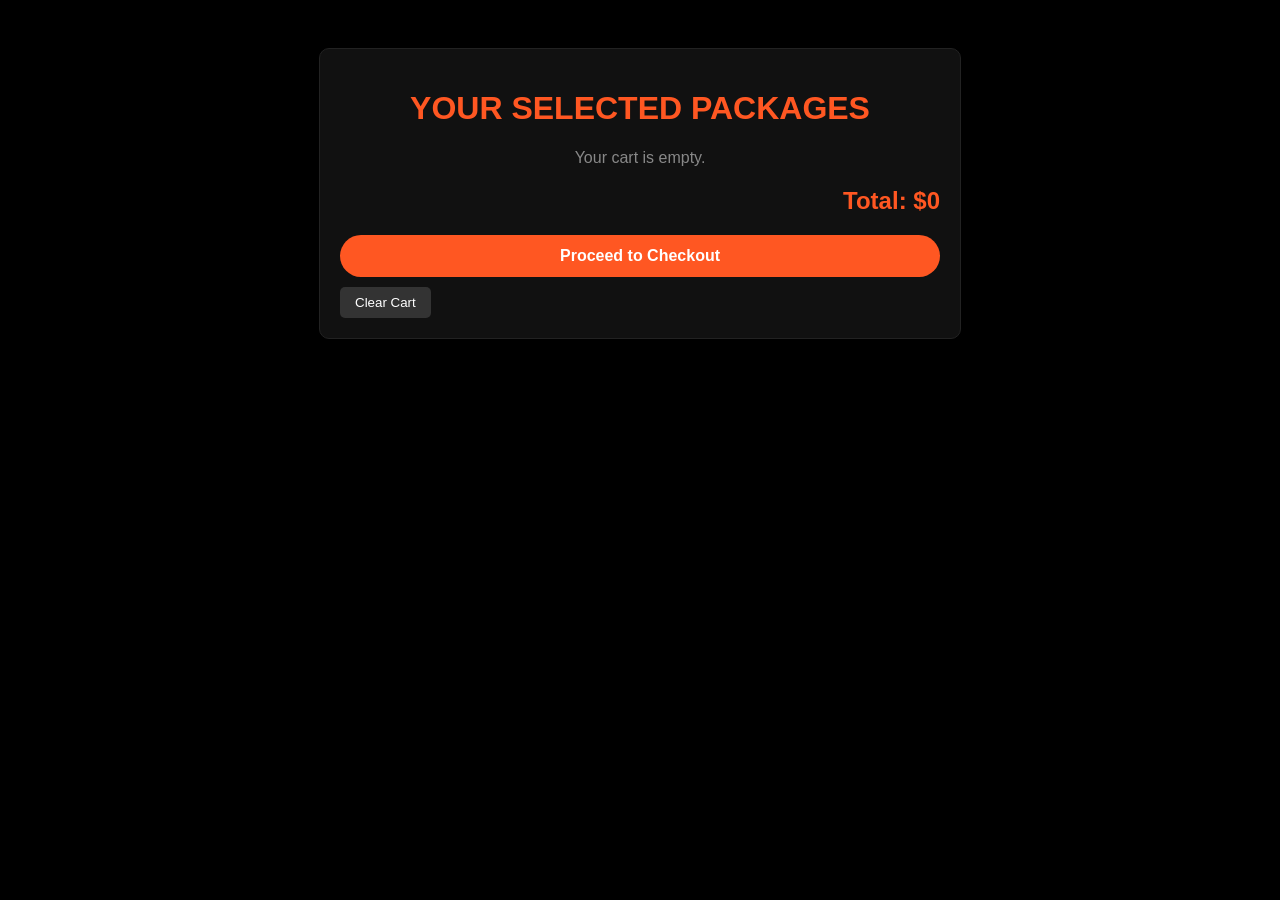
==== cart.html @ d24e5efe "Create cart.html" ====
<!DOCTYPE html>
<html lang="en">
<head>
    <meta charset="UTF-8">
    <meta name="viewport" content="width=device-width, initial-scale=1.0">
    <title>Your Cart - Portfolio</title>
    <style>
        body { background-color: #000; color: #fff; font-family: Arial, sans-serif; padding: 40px; }
        .cart-wrapper { max-width: 600px; margin: 0 auto; background: #111; padding: 20px; border-radius: 10px; border: 1px solid #222; }
        h1 { color: #ff5722; text-align: center; text-transform: uppercase; }
        .cart-item { display: flex; justify-content: space-between; padding: 15px 0; border-bottom: 1px solid #222; }
        .total { font-size: 1.5rem; text-align: right; margin-top: 20px; color: #ff5722; font-weight: bold; }
        .checkout-btn { background: #ff5722; color: #fff; border: none; padding: 12px; width: 100%; border-radius: 25px; cursor: pointer; font-size: 1rem; margin-top: 20px; font-weight: bold; }
        .clear-btn { background: #333; color: #fff; border: none; padding: 8px 15px; border-radius: 5px; cursor: pointer; margin-top: 10px; }
    </style>
</head>
<body>

<div class="cart-wrapper">
    <h1>Your Selected Packages</h1>
    <div id="cart-items-list">
        </div>
    <div class="total">Total: $<span id="cart-total-price">0</span></div>
    <button class="checkout-btn" onclick="checkout()">Proceed to Checkout</button>
    <button class="clear-btn" onclick="clearCart()">Clear Cart</button>
</div>

<script>
    function displayCart() {
        let cart = JSON.parse(localStorage.getItem('portfolioCart')) || [];
        let listContainer = document.getElementById('cart-items-list');
        let totalContainer = document.getElementById('cart-total-price');
        
        if(cart.length === 0) {
            listContainer.innerHTML = "<p style='text-align:center; color:#888;'>Your cart is empty.</p>";
            totalContainer.innerText = "0";
            return;
        }
        
        listContainer.innerHTML = "";
        let total = 0;
        
        cart.forEach(item => {
            total += (item.price * item.quantity);
            listContainer.innerHTML += `
                <div class="cart-item">
                    <span>${item.name} (x${item.quantity})</span>
                    <span>$${item.price * item.quantity}</span>
                </div>
            `;
        });
        
        totalContainer.innerText = total;
    }

    function clearCart() {
        localStorage.removeItem('portfolioCart');
        displayCart();
    }

    function checkout() {
        alert("Thank you! Connecting you to the payment gateway...");
    }

    displayCart();
</script>

</body>
</html>
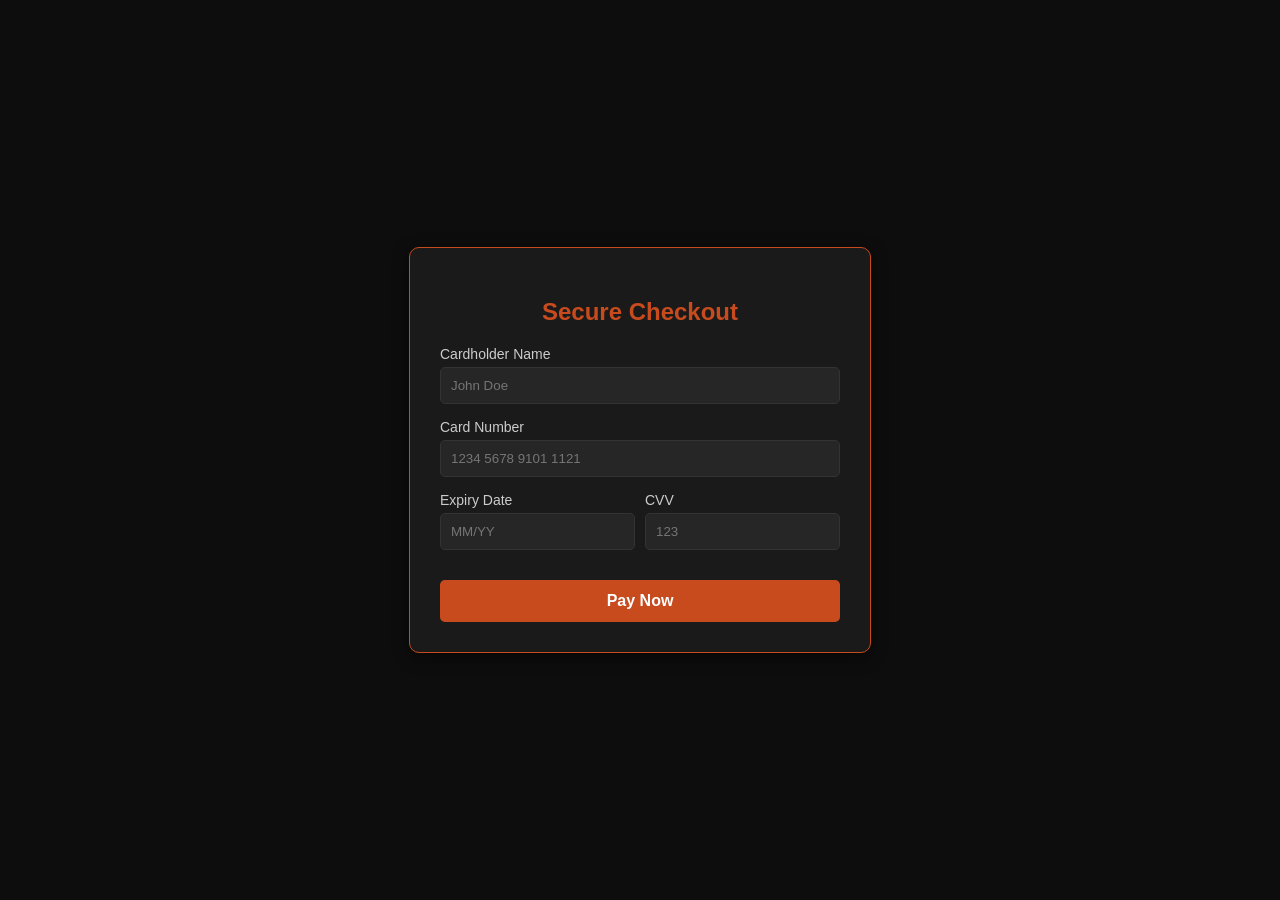
==== commit a9167a0e: "Update cart.html" ====
--- a/cart.html
+++ b/cart.html
@@ -58,9 +58,11 @@
         displayCart();
     }
 
-    function checkout() {
-        alert("Thank you! Connecting you to the payment gateway...");
-    }
+    // Apne existing "Proceed to Checkout" ke click event listener ke andar is tarah update karein:
+alert("Thank you! Connecting you to the payment gateway...");
+
+// Alert ok karne ke baad user payment page par chala jae ga:
+window.location.href = "payment.html";
 
     displayCart();
 </script>
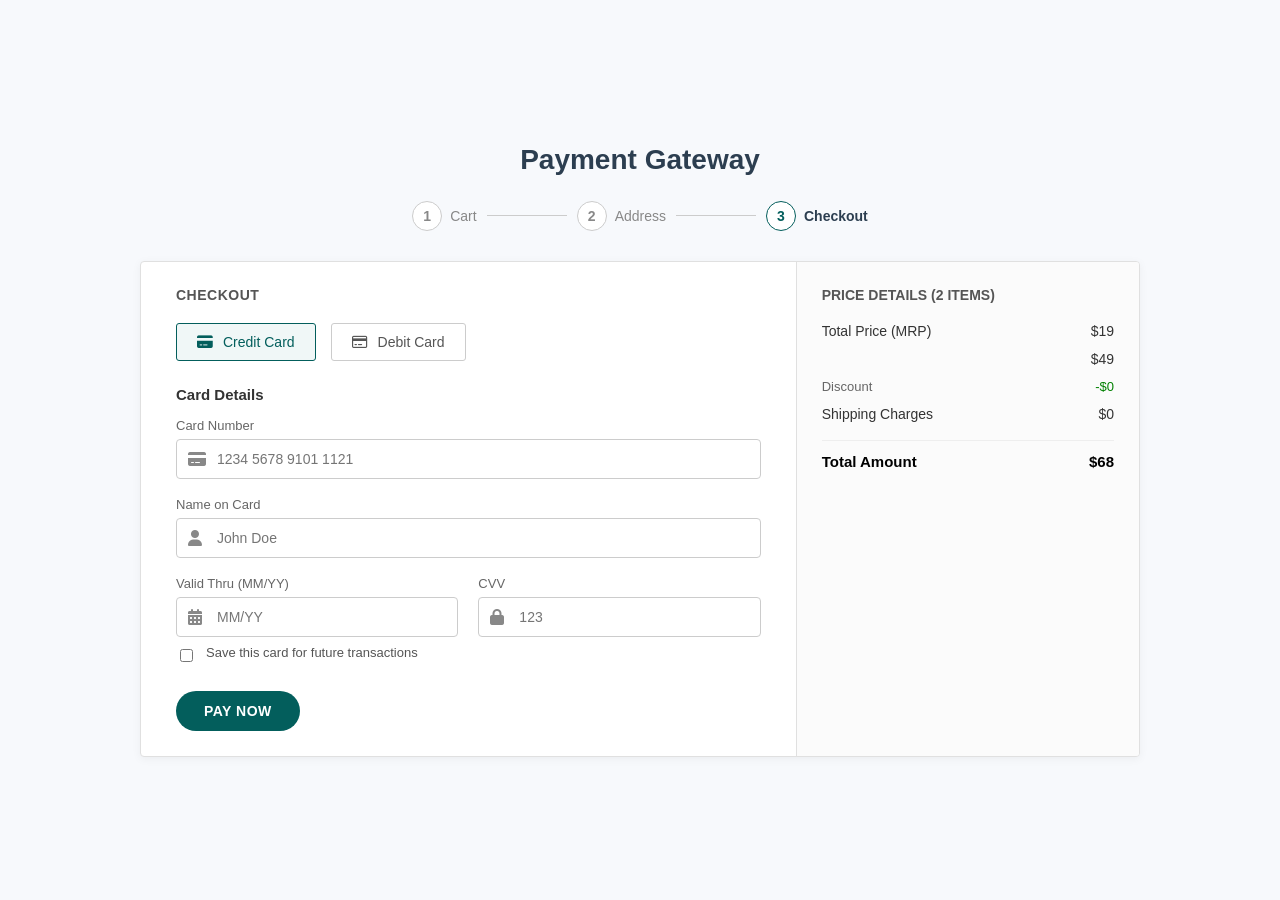
==== commit 5d41e460: "Update cart.html" ====
--- a/cart.html
+++ b/cart.html
@@ -58,11 +58,11 @@
         displayCart();
     }
 
-    // Apne existing "Proceed to Checkout" ke click event listener ke andar is tarah update karein:
+   // Apne cart JS ke Checkout function me ye likhein:
 alert("Thank you! Connecting you to the payment gateway...");
 
-// Alert ok karne ke baad user payment page par chala jae ga:
-window.location.href = "payment.html";
+// Safe redirection jo current folder ke mutabiq payment.html kholegi
+window.location.href = "./payment.html";
 
     displayCart();
 </script>
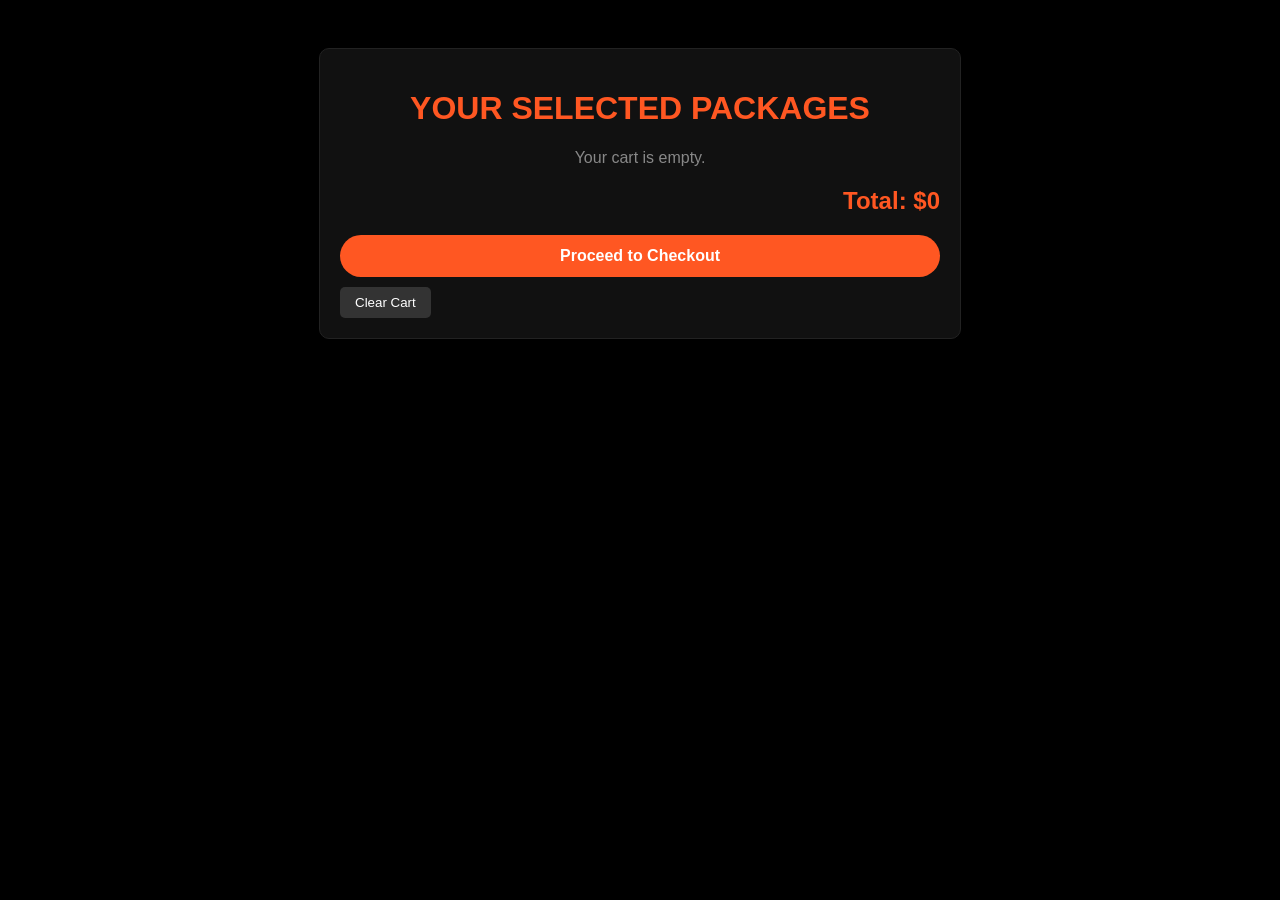
==== commit dfb33dc6: "Update cart.html" ====
--- a/cart.html
+++ b/cart.html
@@ -18,8 +18,7 @@
 
 <div class="cart-wrapper">
     <h1>Your Selected Packages</h1>
-    <div id="cart-items-list">
-        </div>
+    <div id="cart-items-list"></div>
     <div class="total">Total: $<span id="cart-total-price">0</span></div>
     <button class="checkout-btn" onclick="checkout()">Proceed to Checkout</button>
     <button class="clear-btn" onclick="clearCart()">Clear Cart</button>
@@ -58,11 +57,15 @@
         displayCart();
     }
 
-   // Apne cart JS ke Checkout function me ye likhein:
-alert("Thank you! Connecting you to the payment gateway...");
-
-// Safe redirection jo current folder ke mutabiq payment.html kholegi
-window.location.href = "./payment.html";
+    function checkout() {
+        let cart = JSON.parse(localStorage.getItem('portfolioCart')) || [];
+        if(cart.length === 0) {
+            alert("Your cart is empty! Please add a package first.");
+            return;
+        }
+        alert("Thank you! Connecting you to the payment gateway...");
+        window.location.href = "./payment.html";
+    }
 
     displayCart();
 </script>
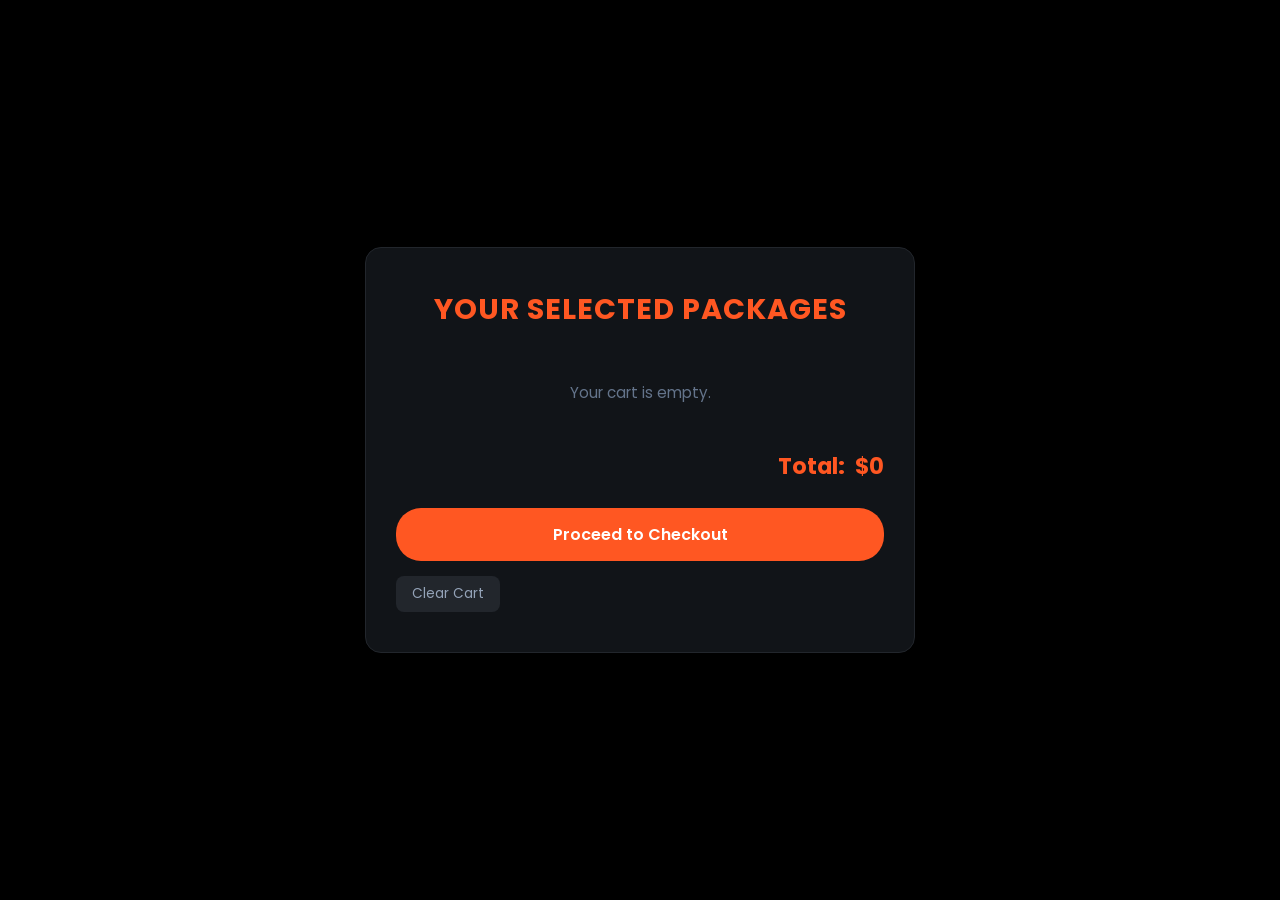
==== commit d705cde6: "Update cart.html" ====
--- a/cart.html
+++ b/cart.html
@@ -1,74 +1,150 @@
 <!DOCTYPE html>
 <html lang="en">
+
 <head>
     <meta charset="UTF-8">
     <meta name="viewport" content="width=device-width, initial-scale=1.0">
     <title>Your Cart - Portfolio</title>
+    <link href="https://fonts.googleapis.com/css2?family=Poppins:wght@400;600;700&display=swap" rel="stylesheet">
     <style>
-        body { background-color: #000; color: #fff; font-family: Arial, sans-serif; padding: 40px; }
-        .cart-wrapper { max-width: 600px; margin: 0 auto; background: #111; padding: 20px; border-radius: 10px; border: 1px solid #222; }
-        h1 { color: #ff5722; text-align: center; text-transform: uppercase; }
-        .cart-item { display: flex; justify-content: space-between; padding: 15px 0; border-bottom: 1px solid #222; }
-        .total { font-size: 1.5rem; text-align: right; margin-top: 20px; color: #ff5722; font-weight: bold; }
-        .checkout-btn { background: #ff5722; color: #fff; border: none; padding: 12px; width: 100%; border-radius: 25px; cursor: pointer; font-size: 1rem; margin-top: 20px; font-weight: bold; }
-        .clear-btn { background: #333; color: #fff; border: none; padding: 8px 15px; border-radius: 5px; cursor: pointer; margin-top: 10px; }
+        * { margin: 0; padding: 0; box-sizing: border-box; font-family: 'Poppins', sans-serif; }
+        body { background-color: #000; color: #fff; display: flex; justify-content: center; align-items: center; min-height: 100vh; }
+
+        .cart-box {
+            background: #111418;
+            border: 1px solid #22262c;
+            border-radius: 16px;
+            width: 100%;
+            max-width: 550px;
+            padding: 40px 30px;
+            box-shadow: 0 10px 30px rgba(0,0,0,0.5);
+        }
+
+        .title {
+            color: #ff5722;
+            text-align: center;
+            font-size: 1.8rem;
+            font-weight: 700;
+            letter-spacing: 1px;
+            margin-bottom: 30px;
+        }
+
+        .item-row {
+            display: flex;
+            justify-content: space-between;
+            padding: 12px 0;
+            border-bottom: 1px solid #1e232a;
+            font-size: 1rem;
+            color: #e2e8f0;
+        }
+
+        .empty-text {
+            text-align: center;
+            color: #64748b;
+            padding: 20px 0;
+            font-size: 0.95rem;
+        }
+
+        .total-row {
+            display: flex;
+            justify-content: flex-end;
+            align-items: center;
+            gap: 10px;
+            margin-top: 25px;
+            font-size: 1.4rem;
+            font-weight: 700;
+            color: #ff5722;
+        }
+
+        .btn-checkout {
+            display: block;
+            width: 100%;
+            background: #ff5722;
+            color: #fff;
+            text-align: center;
+            padding: 14px;
+            border-radius: 25px;
+            text-decoration: none;
+            font-weight: 600;
+            font-size: 1rem;
+            margin-top: 25px;
+            border: none;
+            cursor: pointer;
+            transition: background 0.3s ease;
+        }
+
+        .btn-checkout:hover { background: #e04818; }
+
+        .btn-clear {
+            background: #22262c;
+            color: #94a3b8;
+            border: none;
+            padding: 8px 16px;
+            border-radius: 8px;
+            font-size: 0.85rem;
+            cursor: pointer;
+            margin-top: 15px;
+            transition: all 0.3s;
+        }
+
+        .btn-clear:hover { background: #ef4444; color: #fff; }
     </style>
 </head>
+
 <body>
 
-<div class="cart-wrapper">
-    <h1>Your Selected Packages</h1>
-    <div id="cart-items-list"></div>
-    <div class="total">Total: $<span id="cart-total-price">0</span></div>
-    <button class="checkout-btn" onclick="checkout()">Proceed to Checkout</button>
-    <button class="clear-btn" onclick="clearCart()">Clear Cart</button>
-</div>
+    <div class="cart-box">
+        <h1 class="title">YOUR SELECTED PACKAGES</h1>
 
-<script>
-    function displayCart() {
-        let cart = JSON.parse(localStorage.getItem('portfolioCart')) || [];
-        let listContainer = document.getElementById('cart-items-list');
-        let totalContainer = document.getElementById('cart-total-price');
-        
-        if(cart.length === 0) {
-            listContainer.innerHTML = "<p style='text-align:center; color:#888;'>Your cart is empty.</p>";
-            totalContainer.innerText = "0";
-            return;
+        <div id="cartItemsList"></div>
+
+        <div class="total-row">
+            <span>Total:</span>
+            <span id="cartTotal">$0</span>
+        </div>
+
+        <a href="payment.html" class="btn-checkout">Proceed to Checkout</a>
+        <button onclick="clearCart()" class="btn-clear">Clear Cart</button>
+    </div>
+
+    <script>
+        document.addEventListener('DOMContentLoaded', displayCart);
+
+        function displayCart() {
+            let cart = JSON.parse(localStorage.getItem('userCart')) || [];
+            let listContainer = document.getElementById('cartItemsList');
+            let totalElement = document.getElementById('cartTotal');
+
+            if (cart.length === 0) {
+                listContainer.innerHTML = '<p class="empty-text">Your cart is empty.</p>';
+                totalElement.innerText = '$0';
+                return;
+            }
+
+            let html = '';
+            let total = 0;
+
+            cart.forEach(item => {
+                let itemTotal = item.price * item.quantity;
+                total += itemTotal;
+                html += `
+                    <div class="item-row">
+                        <span>${item.name} (x${item.quantity})</span>
+                        <span>$${itemTotal}</span>
+                    </div>
+                `;
+            });
+
+            listContainer.innerHTML = html;
+            totalElement.innerText = `$${total}`;
         }
-        
-        listContainer.innerHTML = "";
-        let total = 0;
-        
-        cart.forEach(item => {
-            total += (item.price * item.quantity);
-            listContainer.innerHTML += `
-                <div class="cart-item">
-                    <span>${item.name} (x${item.quantity})</span>
-                    <span>$${item.price * item.quantity}</span>
-                </div>
-            `;
-        });
-        
-        totalContainer.innerText = total;
-    }
 
-    function clearCart() {
-        localStorage.removeItem('portfolioCart');
-        displayCart();
-    }
-
-    function checkout() {
-        let cart = JSON.parse(localStorage.getItem('portfolioCart')) || [];
-        if(cart.length === 0) {
-            alert("Your cart is empty! Please add a package first.");
-            return;
+        function clearCart() {
+            localStorage.removeItem('userCart');
+            displayCart();
         }
-        alert("Thank you! Connecting you to the payment gateway...");
-        window.location.href = "./payment.html";
-    }
-
-    displayCart();
-</script>
+    </script>
 
 </body>
+
 </html>
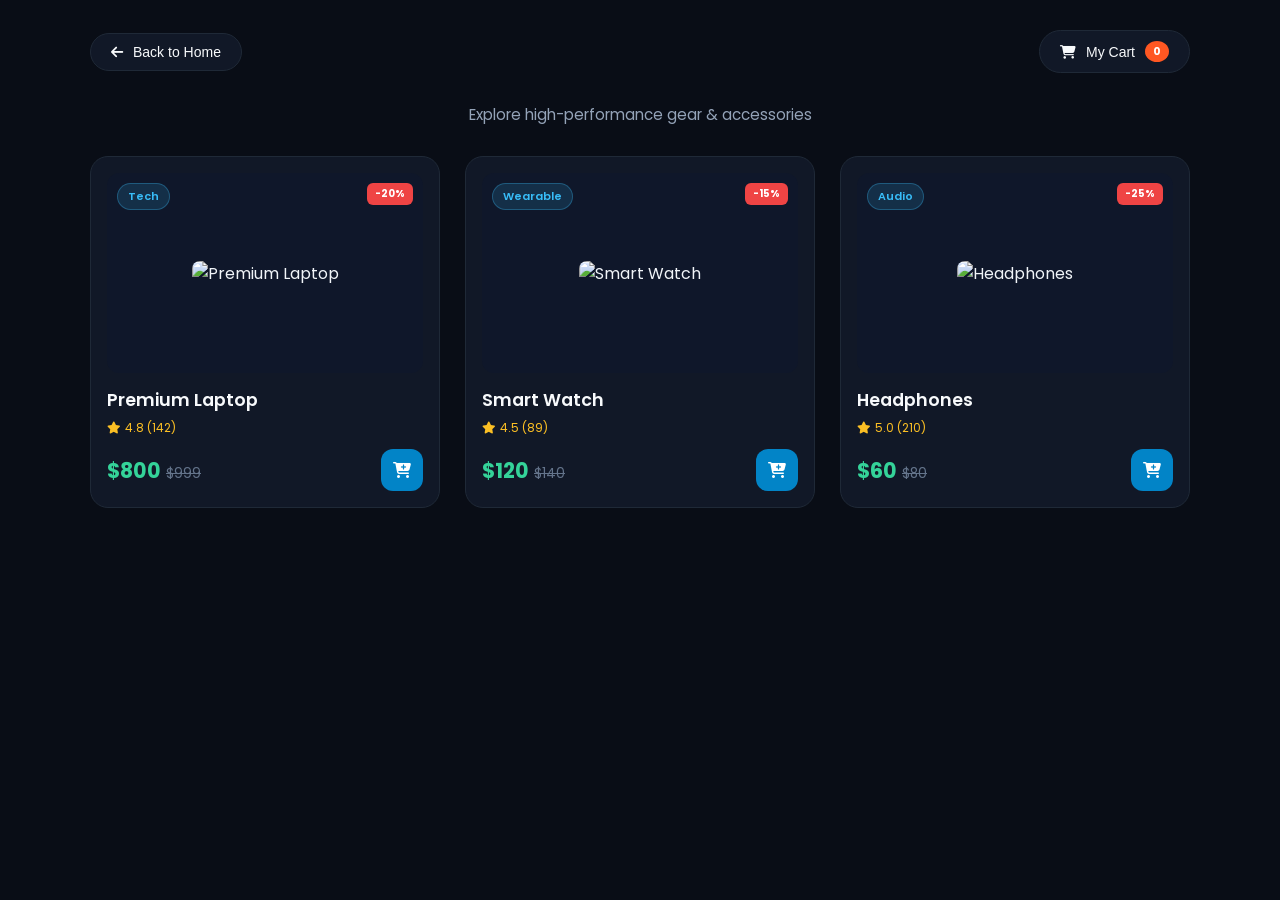
==== commit c89af9b7: "Update cart.html" ====
--- a/cart.html
+++ b/cart.html
@@ -4,147 +4,147 @@
 <head>
     <meta charset="UTF-8">
     <meta name="viewport" content="width=device-width, initial-scale=1.0">
-    <title>Your Cart - Portfolio</title>
-    <link href="https://fonts.googleapis.com/css2?family=Poppins:wght@400;600;700&display=swap" rel="stylesheet">
+    <title>Featured Products & Cart</title>
+
+    <link href="https://fonts.googleapis.com/css2?family=Poppins:wght@300;400;500;600;700&display=swap" rel="stylesheet">
+    <link rel="stylesheet" href="https://cdnjs.cloudflare.com/ajax/libs/font-awesome/6.4.0/css/all.min.css">
+
     <style>
         * { margin: 0; padding: 0; box-sizing: border-box; font-family: 'Poppins', sans-serif; }
-        body { background-color: #000; color: #fff; display: flex; justify-content: center; align-items: center; min-height: 100vh; }
+        body { background-color: #090d16; color: #f1f5f9; padding: 20px 20px 40px; min-height: 100vh; }
+        .container { max-width: 1100px; margin: 0 auto; }
 
-        .cart-box {
-            background: #111418;
-            border: 1px solid #22262c;
-            border-radius: 16px;
-            width: 100%;
-            max-width: 550px;
-            padding: 40px 30px;
-            box-shadow: 0 10px 30px rgba(0,0,0,0.5);
+        .top-navbar { display: flex; justify-content: space-between; align-items: center; padding: 10px 0 30px 0; }
+        .nav-pill-btn {
+            background-color: #111827; color: #f8fafc; border: 1px solid #1f2937;
+            padding: 10px 20px; border-radius: 30px; font-size: 14px; font-weight: 500;
+            text-decoration: none; display: inline-flex; align-items: center; gap: 10px; transition: all 0.3s ease;
         }
+        .nav-pill-btn:hover { background-color: #1e293b; border-color: #ff5722; color: #ff5722; }
+        .header-cart-badge { background-color: #ff5722; color: #ffffff; font-size: 11px; font-weight: 700; padding: 2px 8px; border-radius: 50%; }
 
-        .title {
-            color: #ff5722;
-            text-align: center;
-            font-size: 1.8rem;
-            font-weight: 700;
-            letter-spacing: 1px;
-            margin-bottom: 30px;
+        .section-header { text-align: center; margin-bottom: 30px; }
+        .section-header p { color: #94a3b8; font-size: 0.95rem; }
+
+        .product-grid { display: grid; grid-template-columns: repeat(auto-fit, minmax(280px, 1fr)); gap: 25px; }
+        .product-card {
+            background: #111827; border: 1px solid #1f2937; border-radius: 18px; padding: 16px;
+            transition: all 0.3s ease; display: flex; flex-direction: column; justify-content: space-between; position: relative;
         }
+        .product-card:hover { transform: translateY(-5px); border-color: #ff5722; box-shadow: 0 12px 30px rgba(0, 0, 0, 0.4); }
 
-        .item-row {
-            display: flex;
-            justify-content: space-between;
-            padding: 12px 0;
-            border-bottom: 1px solid #1e232a;
-            font-size: 1rem;
-            color: #e2e8f0;
+        .card-img-wrapper { background: #0f172a; border-radius: 12px; height: 200px; display: flex; align-items: center; justify-content: center; position: relative; padding: 15px; overflow: hidden; }
+        .card-img-wrapper img { max-height: 100%; max-width: 100%; object-fit: contain; border-radius: 8px; }
+
+        .badge-category { position: absolute; top: 10px; left: 10px; background: rgba(56, 189, 248, 0.15); color: #38bdf8; font-size: 11px; font-weight: 600; padding: 4px 10px; border-radius: 20px; border: 1px solid rgba(56, 189, 248, 0.3); }
+        .badge-discount { position: absolute; top: 10px; right: 10px; background: #ef4444; color: #ffffff; font-size: 10px; font-weight: 700; padding: 3px 8px; border-radius: 6px; }
+
+        .card-body { margin-top: 14px; }
+        .card-title { font-size: 1.1rem; font-weight: 600; color: #f8fafc; margin-bottom: 6px; text-decoration: none; display: block; }
+        .rating-row { display: flex; align-items: center; gap: 4px; font-size: 12px; color: #fbbf24; margin-bottom: 12px; }
+
+        .card-bottom-row { display: flex; align-items: center; justify-content: space-between; margin-top: 10px; }
+        .price { font-size: 1.3rem; font-weight: 700; color: #34d399; }
+        .old-price { font-size: 0.85rem; color: #64748b; text-decoration: line-through; margin-left: 5px; }
+
+        .cart-icon-btn {
+            width: 42px; height: 42px; border-radius: 12px; background: #0284c7; color: #ffffff;
+            border: none; font-size: 16px; cursor: pointer; display: flex; align-items: center; justify-content: center; transition: all 0.2s ease;
         }
-
-        .empty-text {
-            text-align: center;
-            color: #64748b;
-            padding: 20px 0;
-            font-size: 0.95rem;
-        }
-
-        .total-row {
-            display: flex;
-            justify-content: flex-end;
-            align-items: center;
-            gap: 10px;
-            margin-top: 25px;
-            font-size: 1.4rem;
-            font-weight: 700;
-            color: #ff5722;
-        }
-
-        .btn-checkout {
-            display: block;
-            width: 100%;
-            background: #ff5722;
-            color: #fff;
-            text-align: center;
-            padding: 14px;
-            border-radius: 25px;
-            text-decoration: none;
-            font-weight: 600;
-            font-size: 1rem;
-            margin-top: 25px;
-            border: none;
-            cursor: pointer;
-            transition: background 0.3s ease;
-        }
-
-        .btn-checkout:hover { background: #e04818; }
-
-        .btn-clear {
-            background: #22262c;
-            color: #94a3b8;
-            border: none;
-            padding: 8px 16px;
-            border-radius: 8px;
-            font-size: 0.85rem;
-            cursor: pointer;
-            margin-top: 15px;
-            transition: all 0.3s;
-        }
-
-        .btn-clear:hover { background: #ef4444; color: #fff; }
+        .cart-icon-btn:hover { transform: scale(1.08); background: #ff5722; }
     </style>
 </head>
 
 <body>
 
-    <div class="cart-box">
-        <h1 class="title">YOUR SELECTED PACKAGES</h1>
+    <div class="container">
+        <header class="top-navbar">
+            <a href="index.html" class="nav-pill-btn"><i class="fa-solid fa-arrow-left"></i> Back to Home</a>
+            <a href="cart.html" class="nav-pill-btn">
+                <i class="fa-solid fa-cart-shopping"></i> My Cart
+                <span class="header-cart-badge" id="topCartCount">0</span>
+            </a>
+        </header>
 
-        <div id="cartItemsList"></div>
-
-        <div class="total-row">
-            <span>Total:</span>
-            <span id="cartTotal">$0</span>
+        <div class="section-header">
+            <p>Explore high-performance gear & accessories</p>
         </div>
 
-        <a href="payment.html" class="btn-checkout">Proceed to Checkout</a>
-        <button onclick="clearCart()" class="btn-clear">Clear Cart</button>
+        <div class="product-grid">
+            <!-- Card 1 -->
+            <div class="product-card">
+                <div class="card-img-wrapper">
+                    <span class="badge-category">Tech</span>
+                    <span class="badge-discount">-20%</span>
+                    <img src="https://images.unsplash.com/photo-1496181133206-80ce9b88a853?auto=format&fit=crop&w=500&q=80" alt="Premium Laptop">
+                </div>
+                <div class="card-body">
+                    <span class="card-title">Premium Laptop</span>
+                    <div class="rating-row"><i class="fa-solid fa-star"></i> 4.8 (142)</div>
+                    <div class="card-bottom-row">
+                        <div><span class="price">$800</span><span class="old-price">$999</span></div>
+                        <button class="cart-icon-btn" onclick="addToCart('Premium Laptop', 800)"><i class="fa-solid fa-cart-plus"></i></button>
+                    </div>
+                </div>
+            </div>
+
+            <!-- Card 2 -->
+            <div class="product-card">
+                <div class="card-img-wrapper">
+                    <span class="badge-category">Wearable</span>
+                    <span class="badge-discount">-15%</span>
+                    <img src="https://images.unsplash.com/photo-1523275335684-37898b6baf30?auto=format&fit=crop&w=500&q=80" alt="Smart Watch">
+                </div>
+                <div class="card-body">
+                    <span class="card-title">Smart Watch</span>
+                    <div class="rating-row"><i class="fa-solid fa-star"></i> 4.5 (89)</div>
+                    <div class="card-bottom-row">
+                        <div><span class="price">$120</span><span class="old-price">$140</span></div>
+                        <button class="cart-icon-btn" onclick="addToCart('Smart Watch', 120)"><i class="fa-solid fa-cart-plus"></i></button>
+                    </div>
+                </div>
+            </div>
+
+            <!-- Card 3 -->
+            <div class="product-card">
+                <div class="card-img-wrapper">
+                    <span class="badge-category">Audio</span>
+                    <span class="badge-discount">-25%</span>
+                    <img src="https://images.unsplash.com/photo-1505740420928-5e560c06d30e?auto=format&fit=crop&w=500&q=80" alt="Headphones">
+                </div>
+                <div class="card-body">
+                    <span class="card-title">Headphones</span>
+                    <div class="rating-row"><i class="fa-solid fa-star"></i> 5.0 (210)</div>
+                    <div class="card-bottom-row">
+                        <div><span class="price">$60</span><span class="old-price">$80</span></div>
+                        <button class="cart-icon-btn" onclick="addToCart('Headphones', 60)"><i class="fa-solid fa-cart-plus"></i></button>
+                    </div>
+                </div>
+            </div>
+        </div>
     </div>
 
     <script>
-        document.addEventListener('DOMContentLoaded', displayCart);
+        document.addEventListener('DOMContentLoaded', updateBadge);
 
-        function displayCart() {
+        function addToCart(name, price) {
             let cart = JSON.parse(localStorage.getItem('userCart')) || [];
-            let listContainer = document.getElementById('cartItemsList');
-            let totalElement = document.getElementById('cartTotal');
-
-            if (cart.length === 0) {
-                listContainer.innerHTML = '<p class="empty-text">Your cart is empty.</p>';
-                totalElement.innerText = '$0';
-                return;
+            let item = cart.find(i => i.name === name);
+            if (item) {
+                item.quantity += 1;
+            } else {
+                cart.push({ name: name, price: price, quantity: 1 });
             }
-
-            let html = '';
-            let total = 0;
-
-            cart.forEach(item => {
-                let itemTotal = item.price * item.quantity;
-                total += itemTotal;
-                html += `
-                    <div class="item-row">
-                        <span>${item.name} (x${item.quantity})</span>
-                        <span>$${itemTotal}</span>
-                    </div>
-                `;
-            });
-
-            listContainer.innerHTML = html;
-            totalElement.innerText = `$${total}`;
+            localStorage.setItem('userCart', JSON.stringify(cart));
+            updateBadge();
         }
 
-        function clearCart() {
-            localStorage.removeItem('userCart');
-            displayCart();
+        function updateBadge() {
+            let cart = JSON.parse(localStorage.getItem('userCart')) || [];
+            let count = cart.reduce((sum, item) => sum + item.quantity, 0);
+            document.getElementById('topCartCount').innerText = count;
         }
     </script>
-
 </body>
 
 </html>
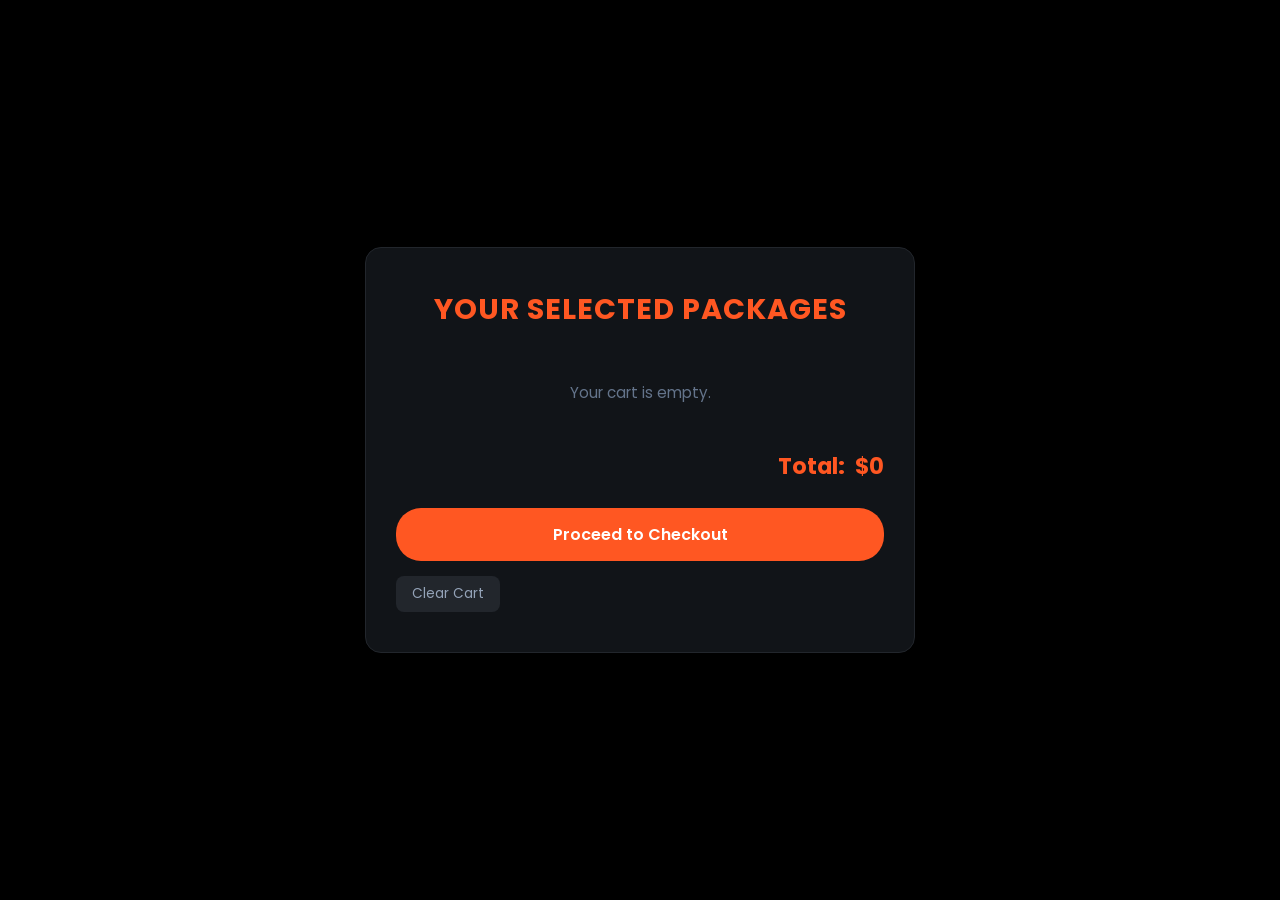
==== commit ff6fdb84: "Update cart.html" ====
--- a/cart.html
+++ b/cart.html
@@ -4,147 +4,159 @@
 <head>
     <meta charset="UTF-8">
     <meta name="viewport" content="width=device-width, initial-scale=1.0">
-    <title>Featured Products & Cart</title>
-
-    <link href="https://fonts.googleapis.com/css2?family=Poppins:wght@300;400;500;600;700&display=swap" rel="stylesheet">
-    <link rel="stylesheet" href="https://cdnjs.cloudflare.com/ajax/libs/font-awesome/6.4.0/css/all.min.css">
-
+    <title>Your Cart - Portfolio</title>
+    <link href="https://fonts.googleapis.com/css2?family=Poppins:wght@400;600;700&display=swap" rel="stylesheet">
     <style>
         * { margin: 0; padding: 0; box-sizing: border-box; font-family: 'Poppins', sans-serif; }
-        body { background-color: #090d16; color: #f1f5f9; padding: 20px 20px 40px; min-height: 100vh; }
-        .container { max-width: 1100px; margin: 0 auto; }
+        body { background-color: #000; color: #fff; display: flex; justify-content: center; align-items: center; min-height: 100vh; }
 
-        .top-navbar { display: flex; justify-content: space-between; align-items: center; padding: 10px 0 30px 0; }
-        .nav-pill-btn {
-            background-color: #111827; color: #f8fafc; border: 1px solid #1f2937;
-            padding: 10px 20px; border-radius: 30px; font-size: 14px; font-weight: 500;
-            text-decoration: none; display: inline-flex; align-items: center; gap: 10px; transition: all 0.3s ease;
+        .cart-box {
+            background: #111418;
+            border: 1px solid #22262c;
+            border-radius: 16px;
+            width: 100%;
+            max-width: 550px;
+            padding: 40px 30px;
+            box-shadow: 0 10px 30px rgba(0,0,0,0.5);
         }
-        .nav-pill-btn:hover { background-color: #1e293b; border-color: #ff5722; color: #ff5722; }
-        .header-cart-badge { background-color: #ff5722; color: #ffffff; font-size: 11px; font-weight: 700; padding: 2px 8px; border-radius: 50%; }
 
-        .section-header { text-align: center; margin-bottom: 30px; }
-        .section-header p { color: #94a3b8; font-size: 0.95rem; }
+        .title {
+            color: #ff5722;
+            text-align: center;
+            font-size: 1.8rem;
+            font-weight: 700;
+            letter-spacing: 1px;
+            margin-bottom: 30px;
+        }
 
-        .product-grid { display: grid; grid-template-columns: repeat(auto-fit, minmax(280px, 1fr)); gap: 25px; }
-        .product-card {
-            background: #111827; border: 1px solid #1f2937; border-radius: 18px; padding: 16px;
-            transition: all 0.3s ease; display: flex; flex-direction: column; justify-content: space-between; position: relative;
+        .item-row {
+            display: flex;
+            justify-content: space-between;
+            padding: 12px 0;
+            border-bottom: 1px solid #1e232a;
+            font-size: 1rem;
+            color: #e2e8f0;
         }
-        .product-card:hover { transform: translateY(-5px); border-color: #ff5722; box-shadow: 0 12px 30px rgba(0, 0, 0, 0.4); }
 
-        .card-img-wrapper { background: #0f172a; border-radius: 12px; height: 200px; display: flex; align-items: center; justify-content: center; position: relative; padding: 15px; overflow: hidden; }
-        .card-img-wrapper img { max-height: 100%; max-width: 100%; object-fit: contain; border-radius: 8px; }
+        .empty-text {
+            text-align: center;
+            color: #64748b;
+            padding: 20px 0;
+            font-size: 0.95rem;
+        }
 
-        .badge-category { position: absolute; top: 10px; left: 10px; background: rgba(56, 189, 248, 0.15); color: #38bdf8; font-size: 11px; font-weight: 600; padding: 4px 10px; border-radius: 20px; border: 1px solid rgba(56, 189, 248, 0.3); }
-        .badge-discount { position: absolute; top: 10px; right: 10px; background: #ef4444; color: #ffffff; font-size: 10px; font-weight: 700; padding: 3px 8px; border-radius: 6px; }
+        .total-row {
+            display: flex;
+            justify-content: flex-end;
+            align-items: center;
+            gap: 10px;
+            margin-top: 25px;
+            font-size: 1.4rem;
+            font-weight: 700;
+            color: #ff5722;
+        }
 
-        .card-body { margin-top: 14px; }
-        .card-title { font-size: 1.1rem; font-weight: 600; color: #f8fafc; margin-bottom: 6px; text-decoration: none; display: block; }
-        .rating-row { display: flex; align-items: center; gap: 4px; font-size: 12px; color: #fbbf24; margin-bottom: 12px; }
+        .btn-checkout {
+            display: block;
+            width: 100%;
+            background: #ff5722;
+            color: #fff;
+            text-align: center;
+            padding: 14px;
+            border-radius: 25px;
+            text-decoration: none;
+            font-weight: 600;
+            font-size: 1rem;
+            margin-top: 25px;
+            border: none;
+            cursor: pointer;
+            transition: background 0.3s ease;
+        }
 
-        .card-bottom-row { display: flex; align-items: center; justify-content: space-between; margin-top: 10px; }
-        .price { font-size: 1.3rem; font-weight: 700; color: #34d399; }
-        .old-price { font-size: 0.85rem; color: #64748b; text-decoration: line-through; margin-left: 5px; }
+        .btn-checkout:hover { background: #e04818; }
 
-        .cart-icon-btn {
-            width: 42px; height: 42px; border-radius: 12px; background: #0284c7; color: #ffffff;
-            border: none; font-size: 16px; cursor: pointer; display: flex; align-items: center; justify-content: center; transition: all 0.2s ease;
+        .btn-clear {
+            background: #22262c;
+            color: #94a3b8;
+            border: none;
+            padding: 8px 16px;
+            border-radius: 8px;
+            font-size: 0.85rem;
+            cursor: pointer;
+            margin-top: 15px;
+            transition: all 0.3s;
         }
-        .cart-icon-btn:hover { transform: scale(1.08); background: #ff5722; }
+
+        .btn-clear:hover { background: #ef4444; color: #fff; }
     </style>
 </head>
 
 <body>
 
-    <div class="container">
-        <header class="top-navbar">
-            <a href="index.html" class="nav-pill-btn"><i class="fa-solid fa-arrow-left"></i> Back to Home</a>
-            <a href="cart.html" class="nav-pill-btn">
-                <i class="fa-solid fa-cart-shopping"></i> My Cart
-                <span class="header-cart-badge" id="topCartCount">0</span>
-            </a>
-        </header>
+    <div class="cart-box">
+        <h1 class="title">YOUR SELECTED PACKAGES</h1>
 
-        <div class="section-header">
-            <p>Explore high-performance gear & accessories</p>
+        <div id="cartItemsList"></div>
+
+        <div class="total-row">
+            <span>Total:</span>
+            <span id="cartTotal">$0</span>
         </div>
 
-        <div class="product-grid">
-            <!-- Card 1 -->
-            <div class="product-card">
-                <div class="card-img-wrapper">
-                    <span class="badge-category">Tech</span>
-                    <span class="badge-discount">-20%</span>
-                    <img src="https://images.unsplash.com/photo-1496181133206-80ce9b88a853?auto=format&fit=crop&w=500&q=80" alt="Premium Laptop">
-                </div>
-                <div class="card-body">
-                    <span class="card-title">Premium Laptop</span>
-                    <div class="rating-row"><i class="fa-solid fa-star"></i> 4.8 (142)</div>
-                    <div class="card-bottom-row">
-                        <div><span class="price">$800</span><span class="old-price">$999</span></div>
-                        <button class="cart-icon-btn" onclick="addToCart('Premium Laptop', 800)"><i class="fa-solid fa-cart-plus"></i></button>
-                    </div>
-                </div>
-            </div>
-
-            <!-- Card 2 -->
-            <div class="product-card">
-                <div class="card-img-wrapper">
-                    <span class="badge-category">Wearable</span>
-                    <span class="badge-discount">-15%</span>
-                    <img src="https://images.unsplash.com/photo-1523275335684-37898b6baf30?auto=format&fit=crop&w=500&q=80" alt="Smart Watch">
-                </div>
-                <div class="card-body">
-                    <span class="card-title">Smart Watch</span>
-                    <div class="rating-row"><i class="fa-solid fa-star"></i> 4.5 (89)</div>
-                    <div class="card-bottom-row">
-                        <div><span class="price">$120</span><span class="old-price">$140</span></div>
-                        <button class="cart-icon-btn" onclick="addToCart('Smart Watch', 120)"><i class="fa-solid fa-cart-plus"></i></button>
-                    </div>
-                </div>
-            </div>
-
-            <!-- Card 3 -->
-            <div class="product-card">
-                <div class="card-img-wrapper">
-                    <span class="badge-category">Audio</span>
-                    <span class="badge-discount">-25%</span>
-                    <img src="https://images.unsplash.com/photo-1505740420928-5e560c06d30e?auto=format&fit=crop&w=500&q=80" alt="Headphones">
-                </div>
-                <div class="card-body">
-                    <span class="card-title">Headphones</span>
-                    <div class="rating-row"><i class="fa-solid fa-star"></i> 5.0 (210)</div>
-                    <div class="card-bottom-row">
-                        <div><span class="price">$60</span><span class="old-price">$80</span></div>
-                        <button class="cart-icon-btn" onclick="addToCart('Headphones', 60)"><i class="fa-solid fa-cart-plus"></i></button>
-                    </div>
-                </div>
-            </div>
-        </div>
+        <button onclick="goToCheckout()" class="btn-checkout">Proceed to Checkout</button>
+        <button onclick="clearCart()" class="btn-clear">Clear Cart</button>
     </div>
 
     <script>
-        document.addEventListener('DOMContentLoaded', updateBadge);
+        document.addEventListener('DOMContentLoaded', displayCart);
 
-        function addToCart(name, price) {
+        let calculatedTotal = 0;
+
+        function displayCart() {
             let cart = JSON.parse(localStorage.getItem('userCart')) || [];
-            let item = cart.find(i => i.name === name);
-            if (item) {
-                item.quantity += 1;
-            } else {
-                cart.push({ name: name, price: price, quantity: 1 });
+            let listContainer = document.getElementById('cartItemsList');
+            let totalElement = document.getElementById('cartTotal');
+
+            if (cart.length === 0) {
+                listContainer.innerHTML = '<p class="empty-text">Your cart is empty.</p>';
+                totalElement.innerText = '$0';
+                calculatedTotal = 0;
+                return;
             }
-            localStorage.setItem('userCart', JSON.stringify(cart));
-            updateBadge();
+
+            let html = '';
+            calculatedTotal = 0;
+
+            cart.forEach(item => {
+                let itemTotal = item.price * item.quantity;
+                calculatedTotal += itemTotal;
+                html += `
+                    <div class="item-row">
+                        <span>${item.name} (x${item.quantity})</span>
+                        <span>$${itemTotal}</span>
+                    </div>
+                `;
+            });
+
+            listContainer.innerHTML = html;
+            totalElement.innerText = `$${calculatedTotal}`;
         }
 
-        function updateBadge() {
-            let cart = JSON.parse(localStorage.getItem('userCart')) || [];
-            let count = cart.reduce((sum, item) => sum + item.quantity, 0);
-            document.getElementById('topCartCount').innerText = count;
+        function clearCart() {
+            localStorage.removeItem('userCart');
+            displayCart();
+        }
+
+        function goToCheckout() {
+            if (calculatedTotal === 0) {
+                alert("Your cart is empty!");
+                return;
+            }
+            localStorage.setItem('checkoutTotal', calculatedTotal);
+            window.location.href = 'payment.html';
         }
     </script>
+
 </body>
 
 </html>
